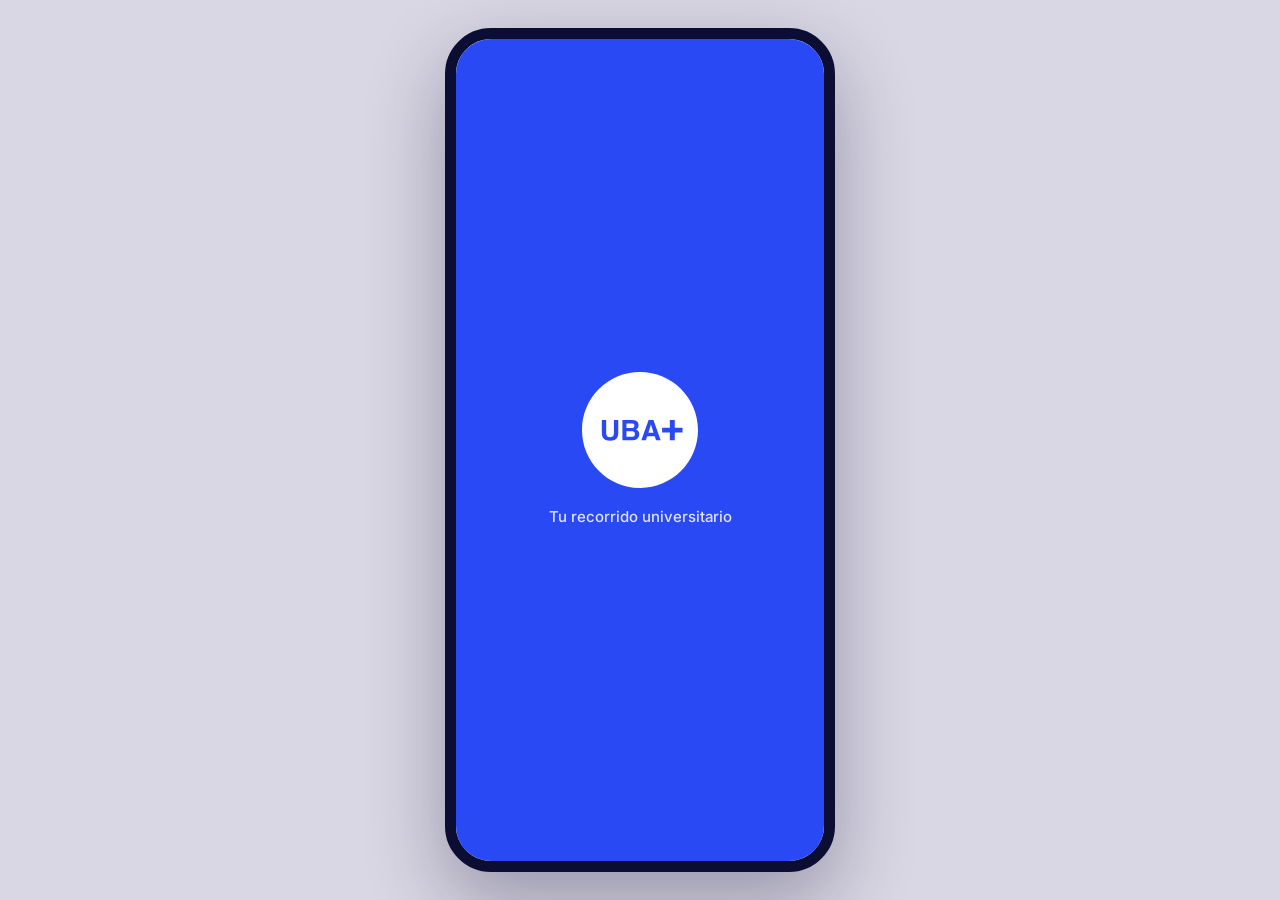
==== index.html @ 4f0026eb "Mobile full-screen, checklist del título, posgrados seleccionables y festejo al recibirse - Media qu" ====
<!DOCTYPE html>
<html lang="es-AR">
<head>
  <meta charset="UTF-8">
  <meta name="viewport" content="width=device-width, initial-scale=1.0, viewport-fit=cover">
  <meta name="theme-color" content="#0B0D33">
  <title>UBA+ · Tu recorrido universitario</title>
  <meta name="description" content="App de gestión y seguimiento del progreso académico para estudiantes de la UBA. Diseño Gráfico, FADU.">

  <link rel="preconnect" href="https://fonts.googleapis.com">
  <link rel="preconnect" href="https://fonts.gstatic.com" crossorigin>
  <link href="https://fonts.googleapis.com/css2?family=Bricolage+Grotesque:opsz,wght@12..96,600;12..96,700;12..96,800&family=Inter:wght@400;500;600&display=swap" rel="stylesheet">

  <link rel="stylesheet" href="css/tokens.css?v=12">
  <link rel="stylesheet" href="css/base.css?v=12">
  <link rel="stylesheet" href="css/layout.css?v=12">
  <link rel="stylesheet" href="css/components.css?v=12">
</head>
<body data-page="onboarding" class="etapa-cbc">
  <div id="app"></div>

  <script src="js/data.js?v=12"></script>
  <script src="js/estado.js?v=12"></script>
  <script src="js/ui.js?v=12"></script>
  <script src="js/app.js?v=12"></script>
</body>
</html>
---- css/tokens.css ----
/* ============================================================
   tokens.css — Variables de diseño de la UBA App
   Paleta, tipografía, espaciado y radios (sección 4 del contexto)
   ============================================================ */

:root {
  /* ---- Marca ---- */
  --c-azul:   #2949F5;   /* color de la carrera */
  --c-navy:   #0B0D33;
  --c-crema:  #F7F5EF;
  --c-blanco: #FFFFFF;

  /* ---- Acentos ---- */
  --c-lima:     #D8F36A;  /* color del CBC y de "aprobada" */
  --c-naranja:  #FFB66D;  /* cursando */
  --c-lavanda:  #DCD4FF;
  --c-celeste:  #3FBCDC;  /* acento de 1º año */
  --c-violeta:  #6B4EF0;  /* acento de 2º año */
  --c-amarillo: #FFC53D;  /* acento de 3º año */
  --c-coral:    #F2593C;  /* acento de 4º año y desaprobada */
  --c-magenta:  #E8266F;  /* libre */

  /* ---- Pasteles ---- */
  --c-pastel-celeste:  #C2E9F4;
  --c-pastel-amarillo: #FFEFC2;
  --c-pastel-coral:    #FFD5C7;
  --c-pastel-rosa:     #FBD2E0;
  --c-pastel-lima:     #EEF8C6;
  --c-pastel-durazno:  #FFE2C6;

  /* ---- Neutros ---- */
  --c-n900: #0B0D33;
  --c-n800: #1E2148;
  --c-n700: #33365C;
  --c-n600: #4A4D6B;
  --c-n500: #7E8099;
  --c-n400: #A9AABD;
  --c-n300: #D9D7E3;
  --c-n200: #EDEDF2;
  --c-n100: #F5F5F8;

  /* ---- Acento de etapa/año (se reescribe por pantalla) ---- */
  --acento: var(--c-azul);
  --acento-suave: var(--c-lavanda);

  /* ---- Tipografía ---- */
  --font-display: "Bricolage Grotesque", system-ui, sans-serif;
  --font-texto:   "Inter", system-ui, sans-serif;

  /* ---- Espaciado y medidas ---- */
  --gutter: 24px;
  --sp-2: 2px;
  --sp-4: 4px;
  --sp-6: 6px;
  --sp-8: 8px;
  --sp-12: 12px;
  --sp-16: 16px;
  --sp-20: 20px;
  --sp-24: 24px;
  --sp-32: 32px;
  --sp-40: 40px;
  --sp-48: 48px;

  /* ---- Radios ---- */
  --r-chip:  999px;
  --r-boton: 14px;
  --r-fila:  18px;
  --r-card:  20px;
  --r-hero:  24px;

  /* ---- Áreas táctiles ---- */
  --tap-min: 48px;
  --alto-boton: 54px;

  /* ---- Sombras ---- */
  --sombra-card: 0 2px 12px rgba(11, 13, 51, 0.06);
  --sombra-flote: 0 6px 24px rgba(11, 13, 51, 0.12);
  --sombra-navbar: 0 -2px 16px rgba(11, 13, 51, 0.08);

  /* ---- Shell del dispositivo ---- */
  --ancho-app: 390px;
  --alto-app:  844px;
}

/* ------------------------------------------------------------
   Acentos de etapa — clases que se ponen en <body>
   El color de etapa dice DÓNDE estás en el recorrido.
   ------------------------------------------------------------ */
.etapa-cbc {
  --etapa: var(--c-lima);
  --etapa-texto: var(--c-navy);
  --acento: var(--c-lima);
  --acento-suave: var(--c-pastel-lima);
}
.etapa-carrera {
  --etapa: var(--c-azul);
  --etapa-texto: var(--c-blanco);
  --acento: var(--c-azul);
  --acento-suave: var(--c-lavanda);
  --acento-anio: var(--c-azul);       /* acento del año (se reescribe por .anio-N) */
}
.etapa-posgrado {
  --etapa: var(--c-violeta);
  --etapa-texto: var(--c-blanco);
  --acento: var(--c-violeta);
  --acento-suave: var(--c-lavanda);
  --acento-anio: var(--c-violeta);
}

/* Acentos por año de la carrera: el color de etapa sigue siendo azul,
   el año aporta su propio acento (--acento-anio) para elementos secundarios. */
.anio-1 { --acento-anio: var(--c-celeste);  --acento-suave: var(--c-pastel-celeste); }
.anio-2 { --acento-anio: var(--c-violeta);  --acento-suave: var(--c-lavanda); }
.anio-3 { --acento-anio: var(--c-amarillo); --acento-suave: var(--c-pastel-amarillo); }
.anio-4 { --acento-anio: var(--c-coral);    --acento-suave: var(--c-pastel-coral); }
---- css/base.css ----
/* ============================================================
   base.css — Reset, escala tipográfica y utilidades
   ============================================================ */

*,
*::before,
*::after {
  box-sizing: border-box;
  margin: 0;
  padding: 0;
}

html {
  -webkit-text-size-adjust: 100%;
  -webkit-font-smoothing: antialiased;
  text-rendering: optimizeLegibility;
}

body {
  font-family: var(--font-texto);
  color: var(--c-navy);
  background: var(--c-n300);
  line-height: 1.5;
}

img,
svg {
  display: block;
  max-width: 100%;
}

button {
  font: inherit;
  color: inherit;
  background: none;
  border: none;
  cursor: pointer;
}

a {
  color: inherit;
  text-decoration: none;
}

ul,
ol {
  list-style: none;
}

/* ------------------------------------------------------------
   Escala tipográfica (sección 4.1)
   ------------------------------------------------------------ */
.t-display-xl {
  font-family: var(--font-display);
  font-weight: 800;
  font-size: 40px;
  line-height: 1.04;
  letter-spacing: -1.2px;
}
.t-display-l {
  font-family: var(--font-display);
  font-weight: 800;
  font-size: 34px;
  line-height: 1.06;
  letter-spacing: -1px;
}
.t-h1 {
  font-family: var(--font-display);
  font-weight: 700;
  font-size: 28px;
  line-height: 1.12;
  letter-spacing: -0.6px;
}
.t-h2 {
  font-family: var(--font-display);
  font-weight: 700;
  font-size: 22px;
  line-height: 1.18;
  letter-spacing: -0.3px;
}
.t-h3 {
  font-family: var(--font-texto);
  font-weight: 600;
  font-size: 17px;
  line-height: 1.3;
}
.t-base {
  font-size: 16px;
  line-height: 1.5;
}
.t-base-fuerte {
  font-size: 16px;
  font-weight: 500;
  line-height: 1.5;
}
.t-chico {
  font-size: 14px;
  line-height: 1.45;
}
.t-etiqueta {
  font-size: 14px;
  font-weight: 500;
  line-height: 1.3;
}
.t-caption {
  font-size: 12px;
  font-weight: 500;
  line-height: 1.3;
  letter-spacing: 0.2px;
}

/* ------------------------------------------------------------
   Utilidades
   ------------------------------------------------------------ */
.sr-only {
  position: absolute;
  width: 1px;
  height: 1px;
  padding: 0;
  margin: -1px;
  overflow: hidden;
  clip: rect(0, 0, 0, 0);
  white-space: nowrap;
  border: 0;
}

.stack-4  { display: flex; flex-direction: column; gap: 4px; }
.stack-8  { display: flex; flex-direction: column; gap: 8px; }
.stack-12 { display: flex; flex-direction: column; gap: 12px; }
.stack-16 { display: flex; flex-direction: column; gap: 16px; }
.stack-24 { display: flex; flex-direction: column; gap: 24px; }

.row {
  display: flex;
  align-items: center;
  gap: 8px;
}
.row-between {
  display: flex;
  align-items: center;
  justify-content: space-between;
  gap: 8px;
}

.muted { color: var(--c-n500); }
.center { text-align: center; }

/* Foco visible en todo lo interactivo (accesibilidad) */
:focus-visible {
  outline: 3px solid var(--c-azul);
  outline-offset: 2px;
  border-radius: 6px;
}

/* Respetar la preferencia de menos movimiento */
@media (prefers-reduced-motion: reduce) {
  *,
  *::before,
  *::after {
    animation-duration: 0.001ms !important;
    animation-iteration-count: 1 !important;
    transition-duration: 0.001ms !important;
    scroll-behavior: auto !important;
  }
}
---- css/layout.css ----
/* ============================================================
   layout.css — Shell de pantalla, status bar, navbar, scroll
   ============================================================ */

/* ------------------------------------------------------------
   Fondo del "escritorio": centra el teléfono en pantallas grandes.
   En mobile, el .app ocupa todo el viewport.
   ------------------------------------------------------------ */
/* La app se ve SIEMPRE como un mockup de celular, centrado en un fondo. */
/* overflow:hidden también en html: garantiza que el viewport nunca tenga
   barra de scroll (que al aparecer/desaparecer recentraba el teléfono). */
html { height: 100%; overflow: hidden; }

/* ------------------------------------------------------------
   Transición de entrada de cada pantalla.
   Como cada pantalla es una página aparte (recarga completa), el mockup
   hace un fundido de entrada suave al montarse. Es sólo opacidad —sin
   desplazamiento— para que no se perciba ningún "salto" al cambiar de
   página. Se desactiva con prefers-reduced-motion.
   ------------------------------------------------------------ */
@keyframes pantalla-entra {
  from { opacity: 0; }
  to   { opacity: 1; }
}
body {
  display: flex;
  justify-content: center;
  align-items: center;
  height: 100vh;
  height: 100dvh;
  /* El mockup siempre entra en pantalla: nada scrollea a nivel body.
     (Así no aparece/desaparece la barra de scroll entre pantallas, que
     recentraba el teléfono y hacía el "temblequeo" al cambiar de página.) */
  overflow: hidden;
  padding: 20px;
  background: var(--c-n300);
}

/* El wrapper de montaje nunca excede el viewport */
#app {
  display: flex;
  justify-content: center;
  align-items: center;
  width: 100%;
  max-width: 100%;
  min-width: 0;
}

.app {
  position: relative;
  flex: 0 0 auto;
  width: var(--ancho-app);
  height: var(--alto-app);
  /* Reserva el padding real del body (20px por lado = 40px) para que el
     conjunto nunca exceda el viewport y no fuerce scroll/recentrado. */
  max-width: calc(100vw - 40px);
  max-height: calc(100dvh - 40px);
  display: flex;
  flex-direction: column;
  min-width: 0;
  background: var(--c-crema);
  border: 11px solid var(--c-navy);
  border-radius: 46px;
  box-shadow: 0 30px 80px rgba(11, 13, 51, 0.32);
  overflow: hidden;
  animation: pantalla-entra 0.2s ease both;
}
@media (prefers-reduced-motion: reduce) {
  .app { animation: none; }
}

/* ------------------------------------------------------------
   Status bar (hora + iconos del sistema)
   ------------------------------------------------------------ */
.status-bar {
  flex: 0 0 auto;
  display: flex;
  align-items: center;
  justify-content: space-between;
  height: 44px;
  padding: 0 var(--gutter);
  font-size: 15px;
  font-weight: 600;
  color: var(--c-navy);
  background: transparent;
}
.status-bar .hora { letter-spacing: 0.2px; }
.status-bar .iconos { display: flex; align-items: center; gap: 6px; }
.status-bar svg { width: 18px; height: 18px; }

/* El acento de etapa tiñe la status bar cuando el header es de color */
.app[data-header="color"] .status-bar { color: var(--etapa-texto, var(--c-navy)); }

/* ------------------------------------------------------------
   Header de pantalla (flecha atrás + título)
   ------------------------------------------------------------ */
.app-header {
  flex: 0 0 auto;
  display: flex;
  align-items: center;
  gap: 8px;
  padding: 4px var(--gutter) 12px;
  min-height: 48px;
}
.app-header .btn-atras {
  display: grid;
  place-items: center;
  width: 44px;
  height: 44px;
  margin-left: -10px;
  border-radius: 50%;
  color: var(--c-navy);
}
.app-header .btn-atras:active { background: rgba(11, 13, 51, 0.06); }
.app-header .btn-atras svg { width: 24px; height: 24px; }
.app-header .titulo-header {
  font-family: var(--font-texto);
  font-weight: 600;
  font-size: 17px;
}
.app-header .accion-header { margin-left: auto; }

/* Header de dashboard: saludo grande + campana */
.app-header.header-dash {
  align-items: flex-start;
  padding-top: 8px;
  padding-bottom: 16px;
}
.header-dash .dash-titulos { flex: 1 1 auto; min-width: 0; }
.header-dash .dash-sub { margin-top: 4px; }
.header-dash .btn-campana {
  position: relative;
  flex: 0 0 auto;
  display: grid;
  place-items: center;
  width: 44px;
  height: 44px;
  border-radius: 50%;
  background: var(--c-blanco);
  color: var(--c-navy);
  box-shadow: var(--sombra-card);
}
.header-dash .btn-campana svg { width: 22px; height: 22px; }
.header-dash .punto-noti {
  position: absolute;
  top: 10px;
  right: 11px;
  width: 7px;
  height: 7px;
  border-radius: 50%;
  background: var(--c-coral);
}

/* ------------------------------------------------------------
   Main — SIEMPRE scrollea (regla 4)
   ------------------------------------------------------------ */
.app-main {
  flex: 1 1 auto;
  min-width: 0;
  overflow-y: auto;
  overflow-x: hidden;
  -webkit-overflow-scrolling: touch;
  padding: 0 var(--gutter) var(--gutter);
  scrollbar-width: thin;
}
.app-main::-webkit-scrollbar { width: 0; }

/* ------------------------------------------------------------
   Barra de CTA al pie — en el flujo, siempre por encima del navbar.
   Es la única franja que se fija (regla 3 de mobile first).
   ------------------------------------------------------------ */
.cta-bar {
  flex: 0 0 auto;
  padding: 14px var(--gutter);
  background: var(--c-crema);
  box-shadow: 0 -8px 20px -12px rgba(11, 13, 51, 0.18);
  z-index: 5;
}
/* Sin navbar (onboarding/celebración), respeta el safe-area inferior */
.app[data-nav="false"] .cta-bar {
  padding-bottom: calc(14px + env(safe-area-inset-bottom, 0px));
}

/* ------------------------------------------------------------
   Navbar — NUNCA desaparece (regla 1), salvo onboarding/celebración
   ------------------------------------------------------------ */
.navbar {
  flex: 0 0 auto;
  display: flex;
  align-items: stretch;
  justify-content: space-around;
  padding: 8px 8px calc(8px + env(safe-area-inset-bottom, 0px));
  background: var(--c-blanco);
  box-shadow: var(--sombra-navbar);
  z-index: 6;
}
.navbar .nav-item {
  flex: 1 1 0;
  display: flex;
  flex-direction: column;
  align-items: center;
  justify-content: center;
  gap: 3px;
  min-height: var(--tap-min);
  padding: 6px 2px;
  border-radius: 12px;
  color: var(--c-n500);
}
.navbar .nav-item svg { width: 24px; height: 24px; }
.navbar .nav-item span {
  font-size: 11px;
  font-weight: 500;
  letter-spacing: 0.1px;
}
.navbar .nav-item[aria-current="page"] {
  color: var(--nav-activo, var(--c-navy));
}
.navbar .nav-item[aria-current="page"] svg {
  stroke-width: 2.4;
}
/* Color del tab activo por etapa (el navbar es blanco siempre) */
.etapa-cbc      { --nav-activo: var(--c-navy); }
.etapa-carrera  { --nav-activo: var(--c-azul); }
.etapa-posgrado { --nav-activo: var(--c-violeta); }

/* Las pantallas sin navbar (onboarding y celebración) lo ocultan */
.app[data-nav="false"] .navbar { display: none; }

/* ------------------------------------------------------------
   Hero de etapa (bloque de color arriba del dashboard)
   ------------------------------------------------------------ */
.hero-etapa {
  position: relative;
  margin: 0 0 20px;
  padding: 24px;
  border-radius: var(--r-hero);
  background: var(--acento);
  color: var(--c-navy);
  overflow: hidden;
}
.etapa-carrera .hero-etapa,
.etapa-posgrado .hero-etapa { color: var(--c-blanco); }

/* ------------------------------------------------------------
   Mobile real (dispositivo físico): el prototipo ocupa toda la
   pantalla, SIN el mockup del celular. El marco, el radio y la
   sombra del teléfono quedan sólo para desktop y pantallas medianas
   (MacBook, tablet, etc.).
   Umbral 480px: cubre todos los teléfonos y deja fuera las tablets
   (que arrancan en 768px) y el desktop.
   ------------------------------------------------------------ */
@media (max-width: 480px) {
  body { padding: 0; background: var(--c-crema); }
  .app {
    width: 100vw;
    height: 100vh;
    height: 100dvh;
    max-width: 100vw;
    max-height: 100dvh;
    border: 0;
    border-radius: 0;
    box-shadow: none;
  }
  /* El teléfono ya trae su propia barra de estado (hora, señal,
     batería): ocultamos la falsa y respetamos el notch con safe-area. */
  .status-bar { display: none; }
  .app-header { padding-top: calc(4px + env(safe-area-inset-top, 0px)); }
  .app-header.header-dash { padding-top: calc(8px + env(safe-area-inset-top, 0px)); }
  /* Pantallas a sangre completa (onboarding, hito): bajan el contenido
     para no quedar debajo del notch. */
  .app[data-nav="false"] .hito-contenido,
  .app[data-nav="false"] .app-main { padding-top: env(safe-area-inset-top, 0px); }
}
---- css/components.css ----
/* ============================================================
   components.css — Botones, chips, cards, filas, barras, árbol, agenda
   Regla de color: color de ETAPA ≠ color de ESTADO (sección 4.3)
   ============================================================ */

/* ============================================================
   1. FILA DE MATERIA  (el componente más repetido)
   ============================================================ */
.fila-materia {
  display: flex;
  align-items: center;
  gap: 14px;
  width: 100%;
  padding: 16px;
  border-radius: var(--r-fila);
  background: var(--c-blanco);
  color: var(--c-navy);
  text-align: left;
  box-shadow: var(--sombra-card);
  transition: transform 0.1s ease;
  transform: translateZ(0);
  backface-visibility: hidden;
}
.fila-materia:active { transform: scale(0.985) translateZ(0); }

.fila-materia .glifo {
  flex: 0 0 auto;
  display: grid;
  place-items: center;
  width: 44px;
  height: 44px;
  border-radius: 12px;
  background: var(--c-n200);
  color: var(--c-n600);
}
.fila-materia .glifo svg { width: 20px; height: 20px; }
.fila-materia .info {
  flex: 1 1 auto;
  min-width: 0;
  display: flex;
  flex-direction: column;
  gap: 6px;
}
.fila-materia .nombre {
  font-weight: 600;
  font-size: 16px;
  line-height: 1.25;
}
.fila-materia .metarow {
  display: flex;
  align-items: center;
  gap: 8px;
  flex-wrap: wrap;
}
.fila-materia .meta {
  font-size: 13px;
  color: var(--c-n500);
}
.fila-materia .chevron { flex: 0 0 auto; color: var(--c-n400); }
.fila-materia .chevron svg { width: 20px; height: 20px; }

/* Materia atenuada (no es de la muestra o está bloqueada) */
.fila-materia.atenuada {
  opacity: 0.55;
  box-shadow: none;
  background: var(--c-n100);
  pointer-events: none;
}
.fila-materia.bloqueada { box-shadow: none; background: var(--c-n100); }

/* Pintado del glifo según estado — el color de estado va en el cuadrado + chip */
.fila-materia[data-estado="inscripta"]  .glifo { background: var(--c-pastel-celeste); color: var(--c-navy); }
.fila-materia[data-estado="cursando"]   .glifo { background: var(--c-naranja);        color: var(--c-navy); }
.fila-materia[data-estado="aprobada"]    .glifo { background: var(--c-lima);           color: var(--c-navy); }
.fila-materia[data-estado="desaprobada"] .glifo { background: var(--c-pastel-coral);   color: var(--c-coral); }
.fila-materia[data-estado="libre"]       .glifo { background: var(--c-pastel-rosa);    color: var(--c-magenta); }

.fila-materia[data-estado="aprobada"] {
  background: var(--c-pastel-lima);
}

/* Glifo coloreado también cuando sólo el glifo lleva el estado (seminarios) */
.glifo[data-estado="aprobada"]    { background: var(--c-lima);         color: var(--c-navy); }
.glifo[data-estado="cursando"]    { background: var(--c-naranja);      color: var(--c-navy); }
.glifo[data-estado="inscripta"]   { background: var(--c-pastel-celeste); color: var(--c-navy); }
.glifo[data-estado="desaprobada"] { background: var(--c-pastel-coral); color: var(--c-coral); }

/* ============================================================
   2. CHIPS DE ESTADO Y ETIQUETAS
   ============================================================ */
.chip {
  display: inline-flex;
  align-items: center;
  gap: 5px;
  padding: 5px 11px;
  border-radius: var(--r-chip);
  font-size: 12px;
  font-weight: 600;
  letter-spacing: 0.2px;
  white-space: nowrap;
}
.chip svg { width: 13px; height: 13px; }

.chip-no-inscripta { background: var(--c-n200);          color: var(--c-n600); }
.chip-inscripta    { background: var(--c-pastel-celeste); color: var(--c-navy); }
.chip-cursando     { background: var(--c-naranja);        color: var(--c-navy); }
.chip-aprobada     { background: var(--c-lima);           color: var(--c-navy); }
.chip-desaprobada  { background: var(--c-pastel-coral);   color: var(--c-coral); }
.chip-libre        { background: var(--c-pastel-rosa);    color: var(--c-magenta); }

.chip-dato { background: var(--c-pastel-lima); color: var(--c-navy); }
.chips-row {
  display: flex;
  flex-wrap: wrap;
  gap: 8px;
  margin: 12px 0 20px;
}
.chip-pronto {
  background: rgba(11, 13, 51, 0.08);
  color: var(--c-n600);
  text-transform: uppercase;
  font-size: 11px;
}
.chip-info {
  background: var(--c-lavanda);
  color: var(--c-violeta);
  border: 1.5px solid var(--c-violeta);
}

/* ============================================================
   3. BOTONES
   ============================================================ */
.btn {
  display: inline-flex;
  align-items: center;
  justify-content: center;
  gap: 8px;
  width: 100%;
  min-height: var(--alto-boton);
  padding: 0 20px;
  border-radius: var(--r-boton);
  font-family: var(--font-texto);
  font-weight: 600;
  font-size: 16px;
  line-height: 1.2;
  transition: transform 0.1s ease, opacity 0.12s ease, background 0.12s ease;
  /* Capa de composición propia: al escalar en :active el texto no se
     rerasteriza por frame, así se evita el temblequeo del botón. */
  transform: translateZ(0);
  backface-visibility: hidden;
}
.btn:active { transform: scale(0.98) translateZ(0); }
.btn svg { width: 20px; height: 20px; }

.btn-primario {
  background: var(--c-navy);
  color: var(--c-blanco);
}
.btn-etapa {
  background: var(--acento);
  color: var(--c-navy);
}
.etapa-carrera .btn-etapa,
.etapa-posgrado .btn-etapa { color: var(--c-blanco); }

.btn-secundario {
  background: var(--c-blanco);
  color: var(--c-navy);
  border: 1.5px solid var(--c-n300);
}
.btn-fantasma {
  background: transparent;
  color: var(--c-navy);
}
.btn-peligro {
  background: var(--c-pastel-coral);
  color: var(--c-coral);
}
.btn-naranja {
  background: var(--c-naranja);
  color: var(--c-navy);
}

/* Botón desactivado (inscripción paso 2) */
.btn:disabled,
.btn[aria-disabled="true"] {
  background: var(--c-n300);
  color: var(--c-n500);
  cursor: not-allowed;
  transform: none;
}

.btn-chico {
  width: auto;
  min-height: 40px;
  padding: 0 16px;
  font-size: 14px;
  border-radius: 12px;
}

/* ============================================================
   4. CARDS
   ============================================================ */
.card {
  padding: 20px;
  border-radius: var(--r-card);
  background: var(--c-blanco);
  box-shadow: var(--sombra-card);
}
.card-plana {
  padding: 20px;
  border-radius: var(--r-card);
  background: var(--c-blanco);
}
.card-oscura {
  padding: 20px;
  border-radius: var(--r-card);
  background: var(--c-navy);
  color: var(--c-blanco);
}
.card-acento {
  padding: 20px;
  border-radius: var(--r-card);
  background: var(--acento-suave);
  color: var(--c-navy);
}
.card-celeste { background: var(--c-pastel-celeste); color: var(--c-navy); }
.card-lima    { background: var(--c-pastel-lima);    color: var(--c-navy); }

/* Card-botón para abrir la selección de comisión/cátedra */
.selector-card {
  display: flex;
  align-items: center;
  gap: 14px;
  width: 100%;
  margin-top: 16px;
  padding: 16px;
  border-radius: var(--r-fila);
  background: var(--c-blanco);
  border: 2px solid var(--c-navy);
  text-align: left;
}
.selector-card .sel-icono {
  flex: 0 0 auto;
  display: grid;
  place-items: center;
  width: 44px;
  height: 44px;
  border-radius: 12px;
  background: var(--c-lima);
  color: var(--c-navy);
}
.selector-card .sel-icono svg { width: 22px; height: 22px; }
.selector-card .info { flex: 1 1 auto; min-width: 0; display: flex; flex-direction: column; gap: 2px; }
.selector-card .chevron { flex: 0 0 auto; color: var(--c-n400); }
.selector-card .chevron svg { width: 20px; height: 20px; }

/* Card de etapa del hub de recorrido */
.etapa-card {
  display: block;
  padding: 18px;
  border-radius: var(--r-card);
  background: var(--c-blanco);
}
.etapa-card.abierta { border: 2px solid var(--c-navy); }
.etapa-card.cerrada { background: var(--c-n100); }
.etapa-top { display: flex; align-items: center; gap: 14px; }
.etapa-num {
  flex: 0 0 auto;
  display: grid;
  place-items: center;
  width: 48px;
  height: 48px;
  border-radius: 14px;
  font-family: var(--font-display);
  font-weight: 800;
  font-size: 20px;
  color: var(--c-navy);
}
.etapa-num.bloq { background: var(--c-n200); color: var(--c-n400); }
.etapa-num.bloq svg { width: 22px; height: 22px; }
.etapa-card.cerrada .etapa-info { color: var(--c-n400); }
.etapa-card.cerrada .etapa-info .muted { color: var(--c-n400); }
.etapa-info { flex: 1 1 auto; min-width: 0; }
.etapa-info .t-h3 { margin-bottom: 2px; }
.etapa-estado { margin-top: 14px; padding-left: 62px; }
.etapa-bloqueo { font-size: 13px; color: var(--c-n500); }
.callout-lavanda { background: var(--c-lavanda); color: var(--c-navy); }

/* Card con borde punteado: datos NO confirmados (sección 8) */
.card-pendiente {
  padding: 18px;
  border-radius: var(--r-card);
  background: transparent;
  border: 2px dashed var(--c-n400);
  color: var(--c-n600);
}
.card-pendiente .encabezado {
  display: flex;
  align-items: center;
  gap: 6px;
  font-weight: 600;
  color: var(--c-n700);
  margin-bottom: 6px;
}
.card-pendiente svg { width: 18px; height: 18px; }

/* ============================================================
   5. ANILLO Y BARRA DE PROGRESO
   ============================================================ */
.anillo {
  position: relative;
  width: 112px;
  height: 112px;
  flex: 0 0 auto;
}
.anillo svg { width: 100%; height: 100%; transform: rotate(-90deg); }
.anillo .pista { fill: none; stroke: rgba(11, 13, 51, 0.12); stroke-width: 10; }
.anillo .avance {
  fill: none;
  stroke: var(--c-navy);
  stroke-width: 10;
  stroke-linecap: round;
  transition: stroke-dashoffset 0.6s cubic-bezier(0.3, 0.8, 0.3, 1);
}
.etapa-carrera .anillo .avance { stroke: var(--c-blanco); }
.anillo .centro {
  position: absolute;
  inset: 0;
  display: flex;
  flex-direction: column;
  align-items: center;
  justify-content: center;
  line-height: 1;
}
.anillo .centro .grande {
  font-family: var(--font-display);
  font-weight: 800;
  font-size: 26px;
}
.anillo .centro .chico { font-size: 11px; font-weight: 600; opacity: 0.7; }

/* Anillo de arco para el hero de la carrera */
.anillo-arco { flex: 0 0 auto; width: 92px; height: 92px; }
.anillo-arco svg { width: 100%; height: 100%; }
.hero-row { display: flex; align-items: center; gap: 20px; }
.hero-texto { display: flex; flex-direction: column; gap: 2px; line-height: 1.05; }
.hero-divisor { border: 0; height: 1px; background: rgba(255, 255, 255, 0.25); margin: 18px 0 14px; }

/* Selector de años (pills) */
.selector-anios {
  display: flex;
  gap: 10px;
  margin-bottom: 4px;
}
.pill-anio {
  flex: 1 1 0;
  display: flex;
  align-items: center;
  justify-content: center;
  gap: 5px;
  min-height: 56px;
  border-radius: 16px;
  background: var(--c-blanco);
  color: var(--c-navy);
  box-shadow: var(--sombra-card);
}
.pill-anio .pill-num { font-family: var(--font-display); font-weight: 700; font-size: 16px; }
.pill-anio.activo {
  background: var(--c-navy);
  color: var(--c-blanco);
}
.pill-anio.activo .pill-dot {
  width: 8px; height: 8px; border-radius: 50%;
  background: var(--acento-anio);
}
.pill-anio.bloqueado {
  background: var(--c-n200);
  color: var(--c-n400);
  box-shadow: none;
}
.pill-anio.bloqueado svg { width: 16px; height: 16px; }

.barra {
  height: 14px;
  border-radius: 999px;
  background: var(--c-blanco);
  overflow: hidden;
}
.barra .relleno {
  height: 100%;
  border-radius: 999px;
  background: var(--c-navy);
  transition: width 0.6s cubic-bezier(0.3, 0.8, 0.3, 1);
}

/* ============================================================
   6. FILAS SELECCIONABLES (comisión / cátedra) — inscripción
   ============================================================ */
.fila-opcion {
  display: flex;
  align-items: center;
  gap: 14px;
  width: 100%;
  padding: 16px;
  border-radius: var(--r-fila);
  background: var(--c-blanco);
  border: 2px solid transparent;
  text-align: left;
  transition: border-color 0.12s ease, opacity 0.12s ease;
}
.fila-opcion .info { flex: 1 1 auto; min-width: 0; display: flex; flex-direction: column; gap: 2px; }
.fila-opcion .titulo { display: block; font-weight: 600; font-size: 16px; line-height: 1.25; }
.fila-opcion .sub { display: block; font-size: 13px; color: var(--c-n500); }
.fila-opcion .btn-info-catedra {
  flex: 0 0 auto;
  display: grid;
  place-items: center;
  width: 36px;
  height: 36px;
  border-radius: 50%;
  background: var(--c-n100);
  color: var(--c-n500);
}
.fila-opcion .btn-info-catedra:active { background: var(--c-n200); }
.fila-opcion .btn-info-catedra svg { width: 20px; height: 20px; }
.fila-opcion .radio {
  flex: 0 0 auto;
  display: grid;
  place-items: center;
  width: 26px;
  height: 26px;
  border-radius: 50%;
  border: 2px solid var(--c-n300);
  color: transparent;
}
.fila-opcion .radio svg { width: 16px; height: 16px; }

/* Seleccionada: borde de acento + check; las demás se atenúan */
.fila-opcion[aria-pressed="true"] {
  border-color: var(--c-navy);
  background: var(--c-blanco);
}
.fila-opcion[aria-pressed="true"] .radio {
  border-color: var(--c-navy);
  background: var(--c-navy);
  color: var(--c-blanco);
}
/* Cuando hay una elegida, el grupo marca a las no elegidas */
.grupo-opciones.con-eleccion .fila-opcion:not([aria-pressed="true"]) {
  opacity: 0.5;
}

/* ============================================================
   7. ÁRBOL DE CORRELATIVIDADES
   ============================================================ */
.arbol {
  display: flex;
  flex-direction: column;
  gap: 24px;
  min-width: 0;
}
.arbol-nivel {
  position: relative;
  min-width: 0;
  /* grid con minmax(0,1fr): la fila interna scrollea en vez de empujar el ancho */
  display: grid;
  grid-template-columns: minmax(0, 1fr);
}
.arbol-nivel .etiqueta-nivel {
  font-size: 12px;
  font-weight: 600;
  letter-spacing: 0.4px;
  text-transform: uppercase;
  color: var(--c-n500);
  margin-bottom: 10px;
}
.arbol-fila {
  display: flex;
  gap: 10px;
  overflow-x: auto;
  padding-bottom: 4px;
  scrollbar-width: none;
}
.arbol-fila::-webkit-scrollbar { display: none; }
.nodo {
  flex: 0 0 auto;
  width: 140px;
  padding: 14px;
  border-radius: 16px;
  background: var(--c-blanco);
  box-shadow: var(--sombra-card);
  border: 2px solid transparent;
}
.nodo .n-codigo {
  font-family: var(--font-display);
  font-weight: 700;
  font-size: 14px;
}
.nodo .n-nombre { font-size: 13px; color: var(--c-n600); margin-top: 4px; line-height: 1.3; }
.nodo .chip { margin-top: 8px; }
.nodo[data-estado="aprobada"]  { background: var(--c-pastel-lima); }
.nodo[data-estado="cursando"]  { background: var(--c-pastel-durazno); }
.nodo[data-estado="bloqueada"] { opacity: 0.5; }
.nodo[data-estado="habilitada"] { border-color: var(--acento); }

/* ============================================================
   7b. ÁRBOL — grid por año con conectores (rediseño)
   ============================================================ */
.selector-anios.arbol-selector { overflow-x: auto; scrollbar-width: none; margin-bottom: 16px; }
.selector-anios.arbol-selector::-webkit-scrollbar { display: none; }
.pill-anio-arbol {
  flex: 0 0 auto;
  min-height: 44px;
  border-radius: 999px;
  padding: 0 18px;
  gap: 6px;
}
.pill-anio-arbol.cerrado { background: var(--c-pastel-lima); color: var(--c-navy); }

.arbol-panel {
  padding: 24px 18px;
  border-radius: var(--r-card);
  background: var(--c-n100);
}
.arbol-grid {
  display: grid;
  grid-template-columns: repeat(3, 1fr);
  column-gap: 10px;
  row-gap: 30px;
}
.arbol-celda {
  position: relative;
  display: flex;
  align-items: center;
  justify-content: center;
  text-decoration: none;
}
.arbol-nodo {
  position: relative;
  z-index: 1;
  display: grid;
  place-items: center;
  width: 100%;
  min-height: 52px;
  padding: 0 6px;
  border-radius: 14px;
  font-family: var(--font-display);
  font-weight: 700;
  font-size: 15px;
  color: var(--c-navy);
  text-align: center;
}
.arbol-nodo[data-estado="aprobada"]   { background: var(--c-lima); }
.arbol-nodo[data-estado="cursando"]   { background: var(--c-naranja); }
.arbol-nodo[data-estado="habilitada"] { background: var(--c-blanco); border: 2px solid var(--acento-anio); }
.arbol-nodo[data-estado="bloqueada"]  { background: var(--c-n100); color: var(--c-n400); border: 2px dashed var(--c-n300); }
/* Conector vertical hacia el nodo de abajo */
.arbol-nodo[data-conecta="1"]::after {
  content: "";
  position: absolute;
  left: 50%;
  bottom: -30px;
  transform: translateX(-50%);
  width: 2px;
  height: 30px;
  background: var(--c-n300);
  z-index: -1;
}

.arbol-leyenda {
  display: flex;
  gap: 18px;
  justify-content: center;
  margin: 16px 0;
  font-size: 13px;
  color: var(--c-n600);
}
.arbol-leyenda span { display: inline-flex; align-items: center; gap: 6px; }
.punto-leyenda { width: 14px; height: 14px; border-radius: 5px; }
.punto-leyenda.ap { background: var(--c-lima); }
.punto-leyenda.ha { background: var(--c-blanco); border: 2px solid var(--acento-anio); }
.punto-leyenda.bl { background: var(--c-n100); border: 2px dashed var(--c-n300); }

.callout-anio { background: var(--acento-suave); color: var(--c-navy); }

/* ============================================================
   7c. PLAN — categorías con barra (rediseño)
   ============================================================ */
.plan-cat {
  padding: 16px 18px;
  border-radius: 16px;
  background: var(--c-blanco);
  box-shadow: var(--sombra-card);
}
.plan-cat-top {
  display: flex;
  align-items: baseline;
  justify-content: space-between;
  gap: 12px;
  margin-bottom: 10px;
}
.plan-cat .barra { background: var(--c-n200); height: 8px; }
.plan-cat .barra .relleno { background: var(--c-azul); }

/* ============================================================
   8. AGENDA
   ============================================================ */
/* Cabecera de sección (título grande + subtítulo) */
.app-header.cabecera-seccion {
  flex-direction: column;
  align-items: flex-start;
  gap: 0;
  padding-top: 8px;
  padding-bottom: 12px;
}
.agenda-mes {
  display: flex;
  align-items: center;
  justify-content: space-between;
  margin: 8px 0 14px;
}
.agenda-flechas { display: flex; gap: 4px; color: var(--c-n500); }
.agenda-flechas svg { width: 22px; height: 22px; }
.semana { display: grid; grid-template-columns: repeat(7, 1fr); gap: 6px; }
.dia-sem {
  display: flex;
  flex-direction: column;
  align-items: center;
  gap: 4px;
  padding: 10px 0;
  border-radius: 14px;
  background: var(--c-n100);
}
.dia-sem .dia-letra { font-size: 11px; font-weight: 600; color: var(--c-n500); }
.dia-sem .dia-num { font-family: var(--font-display); font-weight: 700; font-size: 16px; }
.dia-sem.on { background: var(--acento-anio); color: var(--c-blanco); }
.dia-sem.on .dia-letra { color: rgba(255, 255, 255, 0.85); }
/* 3º año (amarillo): texto navy para contraste */
.anio-3 .dia-sem.on,
.anio-3 .dia-sem.on .dia-letra { color: var(--c-navy); }

.evento {
  display: flex;
  gap: 14px;
  align-items: center;
  padding: 16px;
  border-radius: 16px;
  background: var(--c-blanco);
  box-shadow: var(--sombra-card);
}
.evento.destacado { border: 2px solid var(--acento-anio); box-shadow: none; }
.evento-fecha {
  flex: 0 0 auto;
  width: 60px;
  text-align: center;
  padding: 10px 6px;
  border-radius: 12px;
  background: var(--acento-suave);
  color: var(--c-navy);
  font-size: 12px;
  font-weight: 600;
  line-height: 1.3;
}
.evento.destacado .evento-fecha { background: var(--acento-anio); color: var(--c-blanco); }
.anio-3 .evento.destacado .evento-fecha { color: var(--c-navy); }
.evento-info { flex: 1 1 auto; min-width: 0; }

/* ============================================================
   8b. AGENDA (legacy)
   ============================================================ */
.agenda-dia {
  display: flex;
  gap: 14px;
  padding: 2px 0;
}
.agenda-dia .fecha {
  flex: 0 0 56px;
  text-align: center;
}
.agenda-dia .fecha .dia {
  font-family: var(--font-display);
  font-weight: 800;
  font-size: 22px;
  line-height: 1;
}
.agenda-dia .fecha .mes {
  font-size: 11px;
  font-weight: 600;
  text-transform: uppercase;
  color: var(--c-n500);
}
.agenda-evento {
  flex: 1 1 auto;
  padding: 14px 16px;
  border-radius: 16px;
  background: var(--c-blanco);
  box-shadow: var(--sombra-card);
  border-left: 4px solid var(--acento);
  margin-bottom: 12px;
}
.agenda-evento .cuando { font-size: 13px; color: var(--c-n500); margin-top: 2px; }
.agenda-evento.tipo-inscripcion { border-left-color: var(--c-celeste); }
.agenda-evento.tipo-parcial     { border-left-color: var(--c-naranja); }
.agenda-evento.tipo-final       { border-left-color: var(--c-coral); }
.agenda-evento.tipo-inicio      { border-left-color: var(--c-lima); }

/* ============================================================
   9. PERFIL — avatar con iniciales
   ============================================================ */
.avatar {
  display: grid;
  place-items: center;
  width: 72px;
  height: 72px;
  border-radius: 50%;
  background: var(--acento);
  color: var(--c-navy);
  font-family: var(--font-display);
  font-weight: 800;
  font-size: 26px;
}
.etapa-carrera .avatar,
.etapa-posgrado .avatar { color: var(--c-blanco); }
.avatar-chico {
  width: 40px; height: 40px; font-size: 15px;
}

/* ============================================================
   10. SECCIONES Y ENCABEZADOS DE LISTA
   ============================================================ */
.seccion-titulo {
  display: flex;
  align-items: baseline;
  justify-content: space-between;
  margin: 24px 0 12px;
}
.seccion-titulo h2 { font-family: var(--font-display); font-weight: 700; font-size: 20px; }
.seccion-titulo .conteo { font-size: 13px; color: var(--c-n500); font-weight: 600; }

.lista-materias {
  display: flex;
  flex-direction: column;
  gap: 10px;
}

/* Divisor */
.divisor { height: 1px; background: var(--c-n200); margin: 16px 0; border: 0; }

/* Dato (clave/valor) */
.dato { display: flex; justify-content: space-between; gap: 16px; padding: 10px 0; }
.dato + .dato { border-top: 1px solid var(--c-n200); }
.dato .k { color: var(--c-n500); font-size: 14px; }
.dato .v { font-weight: 600; font-size: 14px; text-align: right; }

/* ============================================================
   11. BANDA DE AVISO / CALLOUT
   ============================================================ */
.callout {
  display: flex;
  gap: 12px;
  padding: 16px;
  border-radius: 16px;
  background: var(--acento-suave);
  color: var(--c-navy);
}
.callout svg { flex: 0 0 auto; width: 22px; height: 22px; margin-top: 1px; }
.callout .texto { font-size: 14px; line-height: 1.45; }
.callout .texto strong { font-weight: 600; }
.callout-celeste { background: var(--c-pastel-celeste); color: var(--c-navy); }
.callout-celeste svg { color: var(--c-celeste); }
.callout-lima { background: var(--c-pastel-lima); color: var(--c-navy); }
.callout-rosa { background: var(--c-pastel-rosa); color: var(--c-navy); }

/* ============================================================
   12. HOJA INFERIOR (bottom sheet) — A7b, info de facultad
   ============================================================ */
.hoja-overlay {
  position: absolute;
  inset: 0;
  background: rgba(11, 13, 51, 0.4);
  display: flex;
  align-items: flex-end;
  z-index: 20;
  opacity: 0;
  pointer-events: none;
  transition: opacity 0.2s ease;
}
.hoja-overlay.abierta { opacity: 1; pointer-events: auto; }
.hoja {
  width: 100%;
  max-height: 85%;
  overflow-y: auto;
  padding: 10px var(--gutter) calc(var(--gutter) + env(safe-area-inset-bottom, 0px));
  background: var(--c-crema);
  border-radius: 24px 24px 0 0;
  transform: translateY(100%);
  transition: transform 0.26s cubic-bezier(0.3, 0.8, 0.3, 1);
}
.hoja-overlay.abierta .hoja { transform: translateY(0); }
.hoja .asa {
  width: 40px;
  height: 4px;
  border-radius: 999px;
  background: var(--c-n300);
  margin: 6px auto 16px;
}

/* Item de notificación (hoja de la campana) */
.noti-item {
  display: flex;
  gap: 14px;
  align-items: flex-start;
  padding: 16px;
  border-radius: 16px;
  background: var(--c-pastel-lima);
  color: var(--c-navy);
}
.noti-item .noti-ic {
  flex: 0 0 auto;
  display: grid;
  place-items: center;
  width: 40px;
  height: 40px;
  border-radius: 50%;
  background: var(--c-blanco);
  color: var(--c-navy);
}
.noti-item .noti-ic svg { width: 22px; height: 22px; }
.noti-item .info { flex: 1 1 auto; min-width: 0; }

/* Ícono circular para el pop-up de correlatividad (materia habilitada) */
.popup-icono {
  width: 56px;
  height: 56px;
  border-radius: 50%;
  display: grid;
  place-items: center;
  background: var(--c-lima);
  color: var(--c-navy);
  margin-bottom: 14px;
}
.popup-icono svg { width: 28px; height: 28px; }

/* ============================================================
   13b. ONBOARDING
   ============================================================ */
/* Splash — logo sobre azul institucional */
.splash {
  position: absolute;
  inset: 0;
  z-index: 10;
  display: flex;
  flex-direction: column;
  align-items: center;
  justify-content: center;
  gap: 18px;
  background: var(--c-azul);
  animation: splash-in 0.5s ease;
}
.splash-logo { width: 116px; height: 116px; }
.splash-tagline { color: var(--c-blanco); opacity: 0.85; font-size: 15px; font-weight: 500; }
@keyframes splash-in { from { opacity: 0; } to { opacity: 1; } }

/* Barra superior: dots de progreso + Saltar */
.app-header.onboarding-top {
  justify-content: space-between;
  align-items: center;
  padding-top: 10px;
  padding-bottom: 16px;
}
.onboarding-top .dots { display: flex; align-items: center; gap: 7px; }
.onboarding-top .dot {
  width: 8px; height: 8px;
  border-radius: 999px;
  background: var(--c-n300);
  transition: width 0.2s ease, background 0.2s ease;
}
.onboarding-top .dot.on { width: 26px; background: var(--c-navy); }
.onboarding-top .saltar {
  font-size: 15px;
  font-weight: 500;
  color: var(--c-n600);
  padding: 8px 4px;
}

/* Ilustración del onboarding */
.onb-ilustracion {
  margin: 0 0 28px;
  padding: 18px;
  border-radius: var(--r-hero);
  background: var(--c-blanco);
  display: flex;
  justify-content: center;
}
.onb-ilustracion img { width: 100%; max-width: 320px; height: auto; }

/* Tags de afinidad (multi-select, flujo libre) */
.tags { display: flex; flex-wrap: wrap; gap: 10px; }
.tag {
  padding: 12px 18px;
  border-radius: var(--r-chip);
  background: var(--c-blanco);
  border: 1.5px solid var(--c-n300);
  font-size: 15px;
  font-weight: 500;
  color: var(--c-navy);
  transition: transform 0.1s ease;
  transform: translateZ(0);
  backface-visibility: hidden;
}
.tag:active { transform: scale(0.96) translateZ(0); }
.tag[aria-pressed="true"] { border-color: transparent; font-weight: 600; }
.tag[data-color="lima"]    { background: var(--c-lima); }
.tag[data-color="naranja"] { background: var(--c-naranja); }
.tag[data-color="lavanda"] { background: var(--c-lavanda); }
.tag[data-color="celeste"] { background: var(--c-pastel-celeste); }
.tag[data-color="amarillo"]{ background: var(--c-pastel-amarillo); }
.tag[data-color="rosa"]    { background: var(--c-pastel-rosa); }

/* Carreras sugeridas (A4) */
.carrera-sugerida {
  display: flex;
  align-items: center;
  gap: 14px;
  padding: 16px;
  border-radius: var(--r-fila);
  background: var(--c-blanco);
  box-shadow: var(--sombra-card);
}
.carrera-sugerida .punto-color {
  flex: 0 0 auto;
  width: 28px; height: 28px;
  border-radius: 50%;
}
.carrera-sugerida .info { flex: 1 1 auto; min-width: 0; display: flex; flex-direction: column; gap: 2px; }
.carrera-sugerida .chevron { flex: 0 0 auto; color: var(--c-n400); }
.carrera-sugerida .chevron svg { width: 20px; height: 20px; }

/* Jerga (A5) */
.jerga-top { display: flex; align-items: center; gap: 12px; }
.jerga-num {
  flex: 0 0 auto;
  display: grid;
  place-items: center;
  width: 30px; height: 30px;
  border-radius: 50%;
  font-family: var(--font-display);
  font-weight: 700;
  font-size: 15px;
  color: var(--c-navy);
}

/* Campos de formulario (A6) */
.campo { display: flex; flex-direction: column; gap: 8px; }
.input {
  width: 100%;
  min-height: 54px;
  padding: 0 16px;
  border-radius: var(--r-boton);
  border: 1.5px solid var(--c-n300);
  font-family: var(--font-texto);
  font-size: 16px;
  background: var(--c-blanco);
  color: var(--c-navy);
}
.input::placeholder { color: var(--c-n400); }
.input:focus { border-color: var(--c-navy); outline: none; }

/* Buscador (A7) */
.buscador {
  display: flex;
  align-items: center;
  gap: 10px;
  padding: 0 16px;
  min-height: 54px;
  border-radius: var(--r-chip);
  background: var(--c-blanco);
  border: 1.5px solid var(--c-n300);
  color: var(--c-n500);
}
.buscador svg { flex: 0 0 auto; width: 20px; height: 20px; }
.buscador input {
  flex: 1 1 auto;
  border: 0;
  background: none;
  font-size: 16px;
  color: var(--c-navy);
}
.buscador input:focus { outline: none; }

/* Fila-opción seleccionada / inerte (A7, A8) */
.fila-opcion.activa { border-color: var(--c-navy); }
.fila-opcion.activa.fac-sel { background: var(--c-pastel-celeste); }
.fila-opcion.inerte { pointer-events: none; }
.fila-opcion .radio.check {
  border-color: var(--c-navy);
  background: var(--c-navy);
  color: var(--c-blanco);
}
.fila-opcion .chevron { flex: 0 0 auto; color: var(--c-n400); }
.fila-opcion .chevron svg { width: 20px; height: 20px; }

/* ============================================================
   12b. NOTIFICACIÓN DE APROBADA
   ============================================================ */
.aprobada-noti {
  display: flex;
  align-items: center;
  gap: 14px;
  margin-top: 16px;
  padding: 18px;
  border-radius: var(--r-card);
  background: var(--c-pastel-lima);
  color: var(--c-navy);
}
.aprobada-noti .noti-check {
  flex: 0 0 auto;
  display: grid;
  place-items: center;
  width: 44px; height: 44px;
  border-radius: 50%;
  background: var(--c-lima);
  color: var(--c-navy);
}
.aprobada-noti .noti-check svg { width: 24px; height: 24px; }

/* ============================================================
   12c. POSGRADO
   ============================================================ */
/* Link cards de colores (contacto / mi cursada) */
.pg-link {
  display: flex;
  align-items: center;
  gap: 14px;
  padding: 14px 16px;
  border-radius: var(--r-fila);
  color: var(--c-navy);
}
.pg-link .pg-link-ic {
  flex: 0 0 auto;
  display: grid;
  place-items: center;
  width: 44px;
  height: 44px;
  border-radius: 50%;
  color: var(--c-violeta);
}
.pg-link .pg-link-ic svg { width: 22px; height: 22px; }
.pg-link .info { flex: 1 1 auto; min-width: 0; display: flex; flex-direction: column; gap: 1px; }
.pg-link .chevron { flex: 0 0 auto; color: var(--c-n500); }
.pg-link .chevron svg { width: 20px; height: 20px; }

/* Subcard blanca dentro de la card violeta (aranceles) */
.pg-subcard {
  padding: 14px 16px;
  border-radius: 14px;
  background: var(--c-blanco);
  color: var(--c-navy);
}

/* Card de bonificación (lima + check) */
.pg-bono {
  display: flex;
  align-items: center;
  gap: 14px;
  padding: 16px;
  border-radius: 16px;
  background: var(--c-pastel-lima);
  color: var(--c-navy);
}
.pg-bono .pg-bono-check {
  flex: 0 0 auto;
  display: grid;
  place-items: center;
  width: 32px;
  height: 32px;
  border-radius: 50%;
  background: var(--c-blanco);
  color: var(--c-navy);
}
.pg-bono .pg-bono-check svg { width: 18px; height: 18px; }
.pg-bono .info { flex: 1 1 auto; min-width: 0; }

/* Item numerado (pasos / documentación) */
.paso-item {
  display: flex;
  align-items: flex-start;
  gap: 14px;
  padding: 16px;
  border-radius: 16px;
  background: var(--c-blanco);
  border: 1.5px solid var(--c-n200);
}
.paso-item .paso-num {
  flex: 0 0 auto;
  display: grid;
  place-items: center;
  width: 28px;
  height: 28px;
  border-radius: 50%;
  color: var(--c-navy);
  font-weight: 700;
  font-size: 14px;
}
.paso-item .info { flex: 1 1 auto; min-width: 0; padding-top: 2px; }

/* ============================================================
   13. HITO — pantalla completa de transición animada
   ============================================================ */
.hito-pantalla {
  position: absolute;
  inset: 0;
  z-index: 30;
  display: flex;
  flex-direction: column;
  opacity: 0;
  transition: opacity 0.35s ease;
}
.hito-pantalla.entra { opacity: 1; }
.hito-pantalla.texto-navo { color: var(--c-navy); }
.hito-pantalla.texto-navy { color: var(--c-navy); }
.hito-pantalla.texto-blanco { color: var(--c-blanco); }

.hito-contenido {
  flex: 1 1 auto;
  display: flex;
  flex-direction: column;
  justify-content: center;
  padding: 0 var(--gutter);
  overflow-y: auto;
}
.hito-icono {
  position: relative;
  display: grid;
  place-items: center;
  width: 76px;
  height: 76px;
  border-radius: 50%;
  margin-bottom: 22px;
  transform: scale(0.5);
  opacity: 0;
  transition: transform 0.45s cubic-bezier(0.2, 0.9, 0.3, 1.3) 0.1s, opacity 0.4s ease 0.1s;
}
.hito-icono svg { width: 36px; height: 36px; }
.hito-pantalla.entra .hito-icono { transform: scale(1); opacity: 1; }

.hito-titulo, .hito-sub, .hito-card {
  opacity: 0;
  transform: translateY(18px);
  transition: opacity 0.5s ease, transform 0.5s cubic-bezier(0.2, 0.8, 0.3, 1);
}
.hito-pantalla.entra .hito-titulo { opacity: 1; transform: none; transition-delay: 0.16s; }
.hito-sub { margin-top: 14px; max-width: 340px; opacity: 0.9; }
.hito-pantalla.texto-navy .hito-sub { opacity: 0.75; }
.hito-pantalla.entra .hito-sub { opacity: 0.9; transform: none; transition-delay: 0.26s; }
.hito-pantalla.entra.texto-navy .hito-sub { opacity: 0.75; }
.hito-pantalla.entra .hito-card { opacity: 1; transform: none; transition-delay: 0.38s; }

.hito-card {
  margin-top: 26px;
  padding: 18px;
  border-radius: var(--r-card);
  background: var(--c-blanco);
  color: var(--c-navy);
  box-shadow: var(--sombra-flote);
}
.hito-card-top { display: flex; align-items: center; justify-content: space-between; gap: 12px; }
.hito-card .barra { background: var(--c-n200); height: 12px; }
.hito-card .barra .relleno { background: var(--c-azul); }

.hito-card-etapa { display: flex; align-items: center; gap: 14px; }
.hito-etapa-num {
  flex: 0 0 auto;
  display: grid;
  place-items: center;
  width: 44px; height: 44px;
  border-radius: 50%;
  background: var(--c-navy);
  color: var(--c-blanco);
  font-family: var(--font-display);
  font-weight: 700;
}

.hito-pantalla .cta-bar { background: transparent; box-shadow: none; }

/* ============================================================
   13c. CELEBRACIÓN — pantalla completa de hito (legacy)
   ============================================================ */
.celebracion {
  position: absolute;
  inset: 0;
  display: flex;
  flex-direction: column;
  align-items: center;
  justify-content: center;
  text-align: center;
  padding: var(--gutter);
  background: var(--acento);
  color: var(--c-navy);
  z-index: 15;
}
.etapa-carrera .celebracion { color: var(--c-blanco); }
.celebracion .emoji { font-size: 64px; margin-bottom: 16px; }
.celebracion .cta-bar {
  background: none;
  box-shadow: none;
  width: 100%;
  margin-top: 32px;
}

/* ============================================================
   14. CHECKLIST (trámite del título)
   ============================================================ */
.check-progreso { margin-top: 4px; }
.check-progreso .barra { background: var(--c-n200); height: 12px; }

.check-item {
  display: flex;
  align-items: center;
  gap: 14px;
  width: 100%;
  text-align: left;
  padding: 16px;
  border-radius: var(--r-fila);
  background: var(--c-blanco);
  border: 1.5px solid var(--c-n200);
  transition: border-color 0.18s ease, background 0.18s ease;
}
.check-item:active { background: var(--c-n100); }
.check-item .check-box {
  flex: 0 0 auto;
  display: grid;
  place-items: center;
  width: 28px;
  height: 28px;
  border-radius: 50%;
  border: 2px solid var(--c-n300);
  background: transparent;
  color: transparent;
  transition: all 0.2s cubic-bezier(0.2, 0.9, 0.3, 1.3);
}
.check-item .check-box svg { width: 16px; height: 16px; }
.check-item[aria-pressed="true"] { border-color: var(--c-violeta); background: var(--c-pastel-lima); }
.check-item[aria-pressed="true"] .check-box {
  border-color: var(--c-violeta);
  background: var(--c-violeta);
  color: var(--c-blanco);
  transform: scale(1.06);
}
.check-item[aria-pressed="true"] .info .t-base-fuerte { text-decoration: line-through; opacity: 0.6; }
.check-item .info { flex: 1 1 auto; min-width: 0; display: flex; flex-direction: column; gap: 2px; }

.check-listo {
  display: flex;
  align-items: center;
  gap: 10px;
  margin-top: 16px;
  padding: 14px 16px;
  border-radius: var(--r-fila);
  background: var(--c-lima);
  color: var(--c-navy);
  font-weight: 600;
  font-size: 14px;
}
.check-listo svg { flex: 0 0 auto; width: 20px; height: 20px; }
.check-listo[hidden] { display: none; }

/* ============================================================
   15. CIERRE DEL RECORRIDO
   ============================================================ */
.cierre-stats {
  display: grid;
  grid-template-columns: repeat(3, 1fr);
  gap: 10px;
  margin-top: 4px;
}
.cierre-stat {
  text-align: center;
  padding: 16px 8px;
  border-radius: var(--r-card);
  background: var(--c-blanco);
  border: 1.5px solid var(--c-n200);
}
.cierre-stat-num {
  font-family: var(--font-display);
  font-weight: 800;
  font-size: 30px;
  line-height: 1;
  color: var(--c-violeta);
  margin-bottom: 6px;
}

/* ============================================================
   16. POSGRADOS — lista seleccionable
   ============================================================ */
.pg-opcion {
  position: relative;
  display: block;
  padding: 16px 44px 16px 18px;
  border-radius: var(--r-card);
  background: var(--c-blanco);
  border: 1.5px solid var(--c-n200);
  transition: border-color 0.18s ease, transform 0.12s ease;
}
.pg-opcion:active { transform: scale(0.99); }
.pg-opcion:hover { border-color: var(--c-lavanda); }
.pg-opcion-top { display: flex; align-items: center; gap: 8px; flex-wrap: wrap; }
.pg-opcion-nombre { margin: 10px 0 4px; }
.pg-reco { background: var(--c-lima); color: var(--c-navy); }
.pg-opcion-chev {
  position: absolute;
  top: 50%;
  right: 16px;
  transform: translateY(-50%);
  color: var(--c-n400);
}
.pg-opcion-chev svg { width: 20px; height: 20px; }

/* ============================================================
   17. CONFETI + ÉNFASIS DE GRADUACIÓN
   ============================================================ */
.confeti-capa {
  position: absolute;
  inset: 0;
  overflow: hidden;
  pointer-events: none;
  z-index: 40;
}
.confeti {
  position: absolute;
  top: -16px;
  height: 14px;
  border-radius: 2px;
  opacity: 0;
  animation-name: confeti-cae;
  animation-timing-function: cubic-bezier(0.3, 0.6, 0.4, 1);
  animation-iteration-count: 1;
  animation-fill-mode: forwards;
}
@keyframes confeti-cae {
  0%   { transform: translateY(-20px) rotate(0deg);     opacity: 0; }
  10%  { opacity: 1; }
  100% { transform: translateY(105vh) rotate(620deg);   opacity: 0; }
}

/* Ícono con más énfasis: salto con rebote + halo que se expande */
.hito-graduacion.entra .hito-icono {
  animation: recibido-pop 0.85s cubic-bezier(0.2, 0.9, 0.3, 1.5) 0.1s both;
}
.hito-graduacion .hito-icono::after {
  content: "";
  position: absolute;
  inset: -6px;
  border-radius: 50%;
  border: 2px solid currentColor;
  opacity: 0;
}
.hito-graduacion.entra .hito-icono::after {
  animation: recibido-halo 1.1s ease-out 0.5s 2;
}
@keyframes recibido-pop {
  0%   { transform: scale(0.3) rotate(-14deg); opacity: 0; }
  55%  { transform: scale(1.2) rotate(8deg);   opacity: 1; }
  78%  { transform: scale(0.94) rotate(-3deg); }
  100% { transform: scale(1) rotate(0deg);     opacity: 1; }
}
@keyframes recibido-halo {
  0%   { transform: scale(0.8); opacity: 0.55; }
  100% { transform: scale(1.9); opacity: 0; }
}

/* Emoji 🎓 con un latido suave en las pantallas de título/cierre */
.emoji-recibido {
  display: inline-block;
  animation: emoji-late 2.4s ease-in-out infinite;
}
@keyframes emoji-late {
  0%, 100% { transform: translateY(0) rotate(0deg); }
  50%      { transform: translateY(-5px) rotate(-4deg); }
}

@media (prefers-reduced-motion: reduce) {
  .confeti-capa { display: none; }
  .hito-graduacion.entra .hito-icono { animation: none; }
  .hito-graduacion .hito-icono::after { display: none; }
  .emoji-recibido { animation: none; }
}
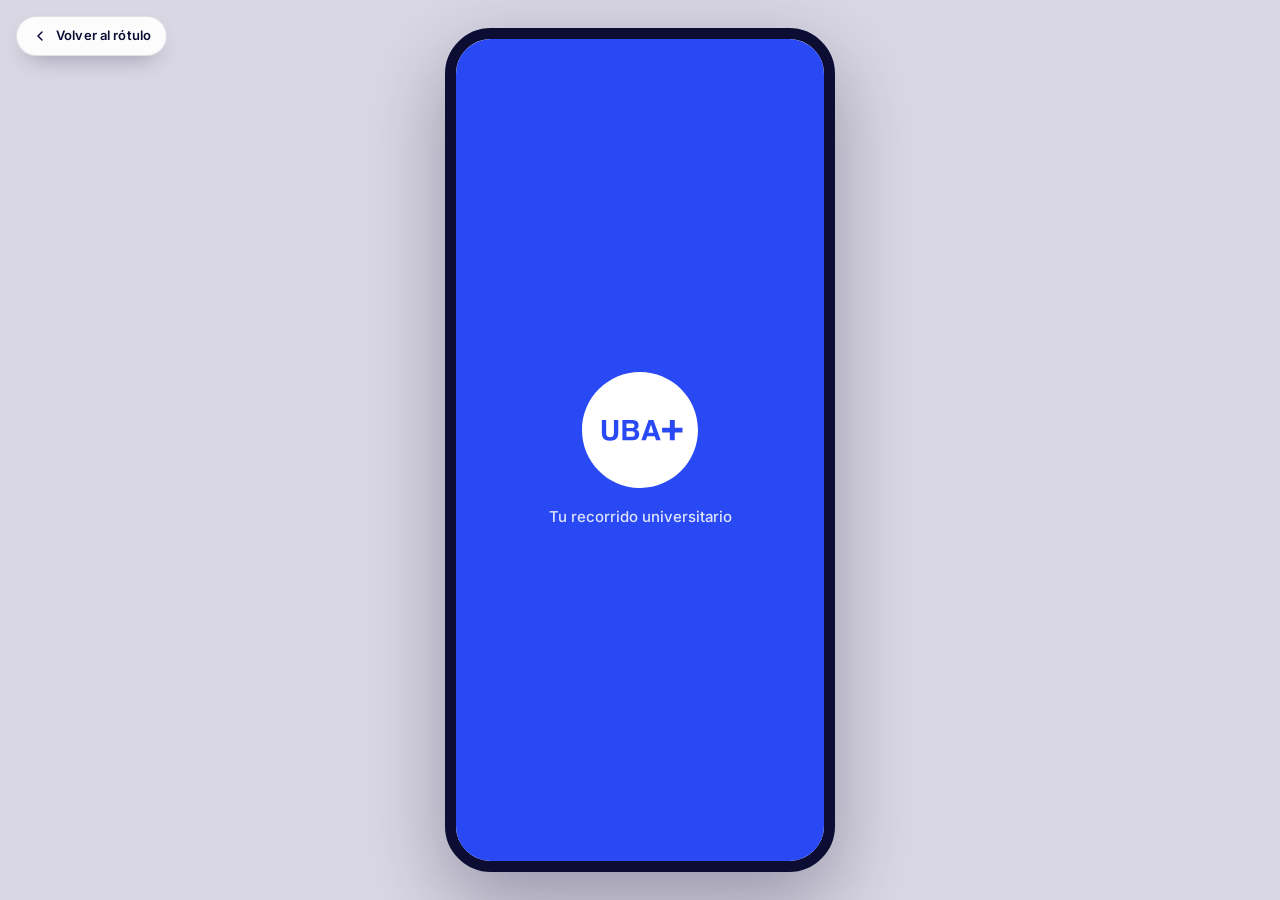
==== commit cb971cab: "Correlativas reales del Plan DG 2022 + pop-up de habilitación más realista - Correlativas de la carr" ====
--- a/index.html
+++ b/index.html
@@ -11,17 +11,66 @@
   <link rel="preconnect" href="https://fonts.gstatic.com" crossorigin>
   <link href="https://fonts.googleapis.com/css2?family=Bricolage+Grotesque:opsz,wght@12..96,600;12..96,700;12..96,800&family=Inter:wght@400;500;600&display=swap" rel="stylesheet">
 
-  <link rel="stylesheet" href="css/tokens.css?v=12">
-  <link rel="stylesheet" href="css/base.css?v=12">
-  <link rel="stylesheet" href="css/layout.css?v=12">
-  <link rel="stylesheet" href="css/components.css?v=12">
+  <link rel="stylesheet" href="css/tokens.css?v=15">
+  <link rel="stylesheet" href="css/base.css?v=15">
+  <link rel="stylesheet" href="css/layout.css?v=15">
+  <link rel="stylesheet" href="css/components.css?v=15">
+
+  <!-- Botón de retorno al rótulo grupal (autocontenido, no afecta al mockup) -->
+  <style>
+    .volver-rotulo {
+      position: fixed;
+      top: 16px;
+      left: 16px;
+      z-index: 999;
+      display: inline-flex;
+      align-items: center;
+      gap: 8px;
+      padding: 9px 15px;
+      font-family: "Inter", system-ui, sans-serif;
+      font-weight: 600;
+      font-size: 13px;
+      letter-spacing: .01em;
+      color: #0B0D33;
+      background: rgba(255, 255, 255, .92);
+      border: 1px solid rgba(11, 13, 51, .12);
+      border-radius: 100px;
+      box-shadow: 0 10px 24px -12px rgba(11, 13, 51, .45);
+      -webkit-backdrop-filter: blur(8px);
+      backdrop-filter: blur(8px);
+      transition: transform .2s ease, box-shadow .2s ease, background .2s ease;
+    }
+    .volver-rotulo:hover {
+      background: #fff;
+      transform: translateY(-1px);
+      box-shadow: 0 14px 30px -12px rgba(11, 13, 51, .5);
+    }
+    .volver-rotulo:active { transform: translateY(0); }
+    .volver-rotulo svg { width: 16px; height: 16px; }
+    /* En teléfono real la app ocupa toda la pantalla y ya tiene su propia
+       navegación (botón atrás): ocultamos el chip para no tapar el header
+       de la app. En el teléfono se vuelve con el botón atrás del navegador. */
+    @media (max-width: 480px) {
+      .volver-rotulo { display: none; }
+    }
+    @media (prefers-reduced-motion: reduce) {
+      .volver-rotulo { transition: none; }
+    }
+  </style>
 </head>
 <body data-page="onboarding" class="etapa-cbc">
+  <a class="volver-rotulo" href="../index.html" aria-label="Volver al rótulo del Equipo VN12">
+    <svg viewBox="0 0 24 24" fill="none" stroke="currentColor" stroke-width="2.2" stroke-linecap="round" stroke-linejoin="round" aria-hidden="true">
+      <path d="M15 18l-6-6 6-6"/>
+    </svg>
+    <span>Volver al rótulo</span>
+  </a>
+
   <div id="app"></div>
 
-  <script src="js/data.js?v=12"></script>
-  <script src="js/estado.js?v=12"></script>
-  <script src="js/ui.js?v=12"></script>
-  <script src="js/app.js?v=12"></script>
+  <script src="js/data.js?v=15"></script>
+  <script src="js/estado.js?v=15"></script>
+  <script src="js/ui.js?v=15"></script>
+  <script src="js/app.js?v=15"></script>
 </body>
 </html>
--- a/css/tokens.css
+++ b/css/tokens.css
@@ -17,7 +17,8 @@
   --c-celeste:  #3FBCDC;  /* acento de 1º año */
   --c-violeta:  #6B4EF0;  /* acento de 2º año */
   --c-amarillo: #FFC53D;  /* acento de 3º año */
-  --c-coral:    #F2593C;  /* acento de 4º año y desaprobada */
+  --c-naranja-fuerte: #F97316;  /* acento de 4º año (naranja, no rojo) */
+  --c-coral:    #F2593C;  /* desaprobada / error */
   --c-magenta:  #E8266F;  /* libre */
 
   /* ---- Pasteles ---- */
@@ -112,4 +113,4 @@
 .anio-1 { --acento-anio: var(--c-celeste);  --acento-suave: var(--c-pastel-celeste); }
 .anio-2 { --acento-anio: var(--c-violeta);  --acento-suave: var(--c-lavanda); }
 .anio-3 { --acento-anio: var(--c-amarillo); --acento-suave: var(--c-pastel-amarillo); }
-.anio-4 { --acento-anio: var(--c-coral);    --acento-suave: var(--c-pastel-coral); }
+.anio-4 { --acento-anio: var(--c-naranja-fuerte); --acento-suave: var(--c-pastel-durazno); }
--- a/css/components.css
+++ b/css/components.css
@@ -934,8 +934,18 @@
   border-radius: 50%;
 }
 .carrera-sugerida .info { flex: 1 1 auto; min-width: 0; display: flex; flex-direction: column; gap: 2px; }
-.carrera-sugerida .chevron { flex: 0 0 auto; color: var(--c-n400); }
-.carrera-sugerida .chevron svg { width: 20px; height: 20px; }
+.btn-info-carrera {
+  flex: 0 0 auto;
+  display: grid;
+  place-items: center;
+  width: 40px; height: 40px;
+  border-radius: 50%;
+  background: var(--c-n100);
+  color: var(--c-violeta);
+  transition: background 0.15s ease;
+}
+.btn-info-carrera:active { background: var(--c-lavanda); }
+.btn-info-carrera svg { width: 22px; height: 22px; }
 
 /* Jerga (A5) */
 .jerga-top { display: flex; align-items: center; gap: 12px; }
@@ -1106,7 +1116,7 @@
 .paso-item .info { flex: 1 1 auto; min-width: 0; padding-top: 2px; }
 
 /* ============================================================
-   13. HITO — pantalla completa de transición animada
+   13. HITO — pantalla de transición (crema arriba + panel de color)
    ============================================================ */
 .hito-pantalla {
   position: absolute;
@@ -1114,51 +1124,52 @@
   z-index: 30;
   display: flex;
   flex-direction: column;
+  background: var(--c-crema);
+  color: var(--c-navy);
   opacity: 0;
   transition: opacity 0.35s ease;
 }
 .hito-pantalla.entra { opacity: 1; }
-.hito-pantalla.texto-navo { color: var(--c-navy); }
-.hito-pantalla.texto-navy { color: var(--c-navy); }
-.hito-pantalla.texto-blanco { color: var(--c-blanco); }
-
-.hito-contenido {
+
+/* Parte superior crema: título de color + subtítulo + ilustración */
+.hito-top {
   flex: 1 1 auto;
   display: flex;
   flex-direction: column;
+  align-items: center;
   justify-content: center;
-  padding: 0 var(--gutter);
+  text-align: center;
+  padding: 24px var(--gutter) 12px;
   overflow-y: auto;
 }
-.hito-icono {
-  position: relative;
-  display: grid;
-  place-items: center;
-  width: 76px;
-  height: 76px;
-  border-radius: 50%;
-  margin-bottom: 22px;
-  transform: scale(0.5);
-  opacity: 0;
-  transition: transform 0.45s cubic-bezier(0.2, 0.9, 0.3, 1.3) 0.1s, opacity 0.4s ease 0.1s;
-}
-.hito-icono svg { width: 36px; height: 36px; }
-.hito-pantalla.entra .hito-icono { transform: scale(1); opacity: 1; }
-
-.hito-titulo, .hito-sub, .hito-card {
+.hito-titulo { color: var(--hito-titulo, var(--c-navy)); margin-bottom: 12px; }
+.hito-sub { max-width: 320px; color: var(--c-n600); margin-bottom: 18px; }
+.hito-ilustracion { width: 100%; max-width: 300px; margin: 0 auto; }
+.hito-ilustracion svg,
+.hito-ilustracion img { display: block; width: 100%; height: auto; max-height: 230px; }
+
+/* Panel inferior de color: tarjeta de progreso + CTA */
+.hito-panel {
+  flex: 0 0 auto;
+  background: var(--hito-color, var(--c-azul));
+  border-radius: var(--r-hero) var(--r-hero) 0 0;
+  padding: 22px var(--gutter) calc(22px + env(safe-area-inset-bottom, 0px));
+}
+.hito-cta { width: 100%; }
+
+/* Entrada escalonada */
+.hito-titulo, .hito-sub, .hito-ilustracion, .hito-panel {
   opacity: 0;
   transform: translateY(18px);
   transition: opacity 0.5s ease, transform 0.5s cubic-bezier(0.2, 0.8, 0.3, 1);
 }
-.hito-pantalla.entra .hito-titulo { opacity: 1; transform: none; transition-delay: 0.16s; }
-.hito-sub { margin-top: 14px; max-width: 340px; opacity: 0.9; }
-.hito-pantalla.texto-navy .hito-sub { opacity: 0.75; }
-.hito-pantalla.entra .hito-sub { opacity: 0.9; transform: none; transition-delay: 0.26s; }
-.hito-pantalla.entra.texto-navy .hito-sub { opacity: 0.75; }
-.hito-pantalla.entra .hito-card { opacity: 1; transform: none; transition-delay: 0.38s; }
+.hito-pantalla.entra .hito-titulo      { opacity: 1; transform: none; transition-delay: 0.10s; }
+.hito-pantalla.entra .hito-sub         { opacity: 1; transform: none; transition-delay: 0.20s; }
+.hito-pantalla.entra .hito-ilustracion { opacity: 1; transform: none; transition-delay: 0.30s; }
+.hito-pantalla.entra .hito-panel       { opacity: 1; transform: none; transition-delay: 0.42s; }
 
 .hito-card {
-  margin-top: 26px;
+  margin-bottom: 16px;
   padding: 18px;
   border-radius: var(--r-card);
   background: var(--c-blanco);
@@ -1181,8 +1192,6 @@
   font-family: var(--font-display);
   font-weight: 700;
 }
-
-.hito-pantalla .cta-bar { background: transparent; box-shadow: none; }
 
 /* ============================================================
    13c. CELEBRACIÓN — pantalla completa de hito (legacy)
@@ -1344,30 +1353,15 @@
   100% { transform: translateY(105vh) rotate(620deg);   opacity: 0; }
 }
 
-/* Ícono con más énfasis: salto con rebote + halo que se expande */
-.hito-graduacion.entra .hito-icono {
-  animation: recibido-pop 0.85s cubic-bezier(0.2, 0.9, 0.3, 1.5) 0.1s both;
-}
-.hito-graduacion .hito-icono::after {
-  content: "";
-  position: absolute;
-  inset: -6px;
-  border-radius: 50%;
-  border: 2px solid currentColor;
-  opacity: 0;
-}
-.hito-graduacion.entra .hito-icono::after {
-  animation: recibido-halo 1.1s ease-out 0.5s 2;
+/* Al recibirse, la ilustración entra con un pequeño salto con rebote */
+.hito-graduacion.entra .hito-ilustracion {
+  animation: recibido-pop 0.8s cubic-bezier(0.2, 0.9, 0.3, 1.5) 0.3s both;
 }
 @keyframes recibido-pop {
-  0%   { transform: scale(0.3) rotate(-14deg); opacity: 0; }
-  55%  { transform: scale(1.2) rotate(8deg);   opacity: 1; }
-  78%  { transform: scale(0.94) rotate(-3deg); }
-  100% { transform: scale(1) rotate(0deg);     opacity: 1; }
-}
-@keyframes recibido-halo {
-  0%   { transform: scale(0.8); opacity: 0.55; }
-  100% { transform: scale(1.9); opacity: 0; }
+  0%   { transform: scale(0.6) translateY(18px); opacity: 0; }
+  55%  { transform: scale(1.08) translateY(0);   opacity: 1; }
+  78%  { transform: scale(0.97); }
+  100% { transform: scale(1);    opacity: 1; }
 }
 
 /* Emoji 🎓 con un latido suave en las pantallas de título/cierre */
@@ -1382,7 +1376,70 @@
 
 @media (prefers-reduced-motion: reduce) {
   .confeti-capa { display: none; }
-  .hito-graduacion.entra .hito-icono { animation: none; }
-  .hito-graduacion .hito-icono::after { display: none; }
+  .hito-graduacion.entra .hito-ilustracion { animation: none; }
   .emoji-recibido { animation: none; }
 }
+
+/* ============================================================
+   18. CARD "ESTÁS CURSANDO" (posgrado en seguimiento)
+   ============================================================ */
+.card-cursando {
+  position: relative;
+  display: block;
+  margin: 0 0 20px;
+  padding: 20px;
+  border-radius: var(--r-hero);
+  background: var(--c-violeta);
+  color: var(--c-blanco);
+}
+.card-cursando .barra { height: 10px; }
+.card-cursando-chev {
+  position: absolute;
+  top: 18px;
+  right: 14px;
+  color: var(--c-blanco);
+  opacity: 0.9;
+}
+.card-cursando-chev svg { width: 20px; height: 20px; }
+
+/* ============================================================
+   19. SWITCH (toggle de preferencia)
+   ============================================================ */
+.switch-row {
+  display: flex;
+  align-items: center;
+  gap: 14px;
+  width: 100%;
+  text-align: left;
+  margin-top: 16px;
+  padding: 16px;
+  border-radius: var(--r-fila);
+  background: var(--c-blanco);
+  border: 1.5px solid var(--c-n200);
+}
+.switch-info { flex: 1 1 auto; min-width: 0; display: flex; flex-direction: column; gap: 2px; }
+.switch-track {
+  flex: 0 0 auto;
+  position: relative;
+  width: 48px;
+  height: 28px;
+  border-radius: 999px;
+  background: var(--c-n300);
+  transition: background 0.2s ease;
+}
+.switch-thumb {
+  position: absolute;
+  top: 3px;
+  left: 3px;
+  width: 22px;
+  height: 22px;
+  border-radius: 50%;
+  background: var(--c-blanco);
+  box-shadow: 0 1px 3px rgba(11, 13, 51, 0.3);
+  transition: transform 0.22s cubic-bezier(0.2, 0.9, 0.3, 1.3);
+}
+.switch-row[aria-checked="true"] .switch-track { background: var(--c-violeta); }
+.switch-row[aria-checked="true"] .switch-thumb { transform: translateX(20px); }
+@media (prefers-reduced-motion: reduce) {
+  .switch-thumb { transition: none; }
+}
